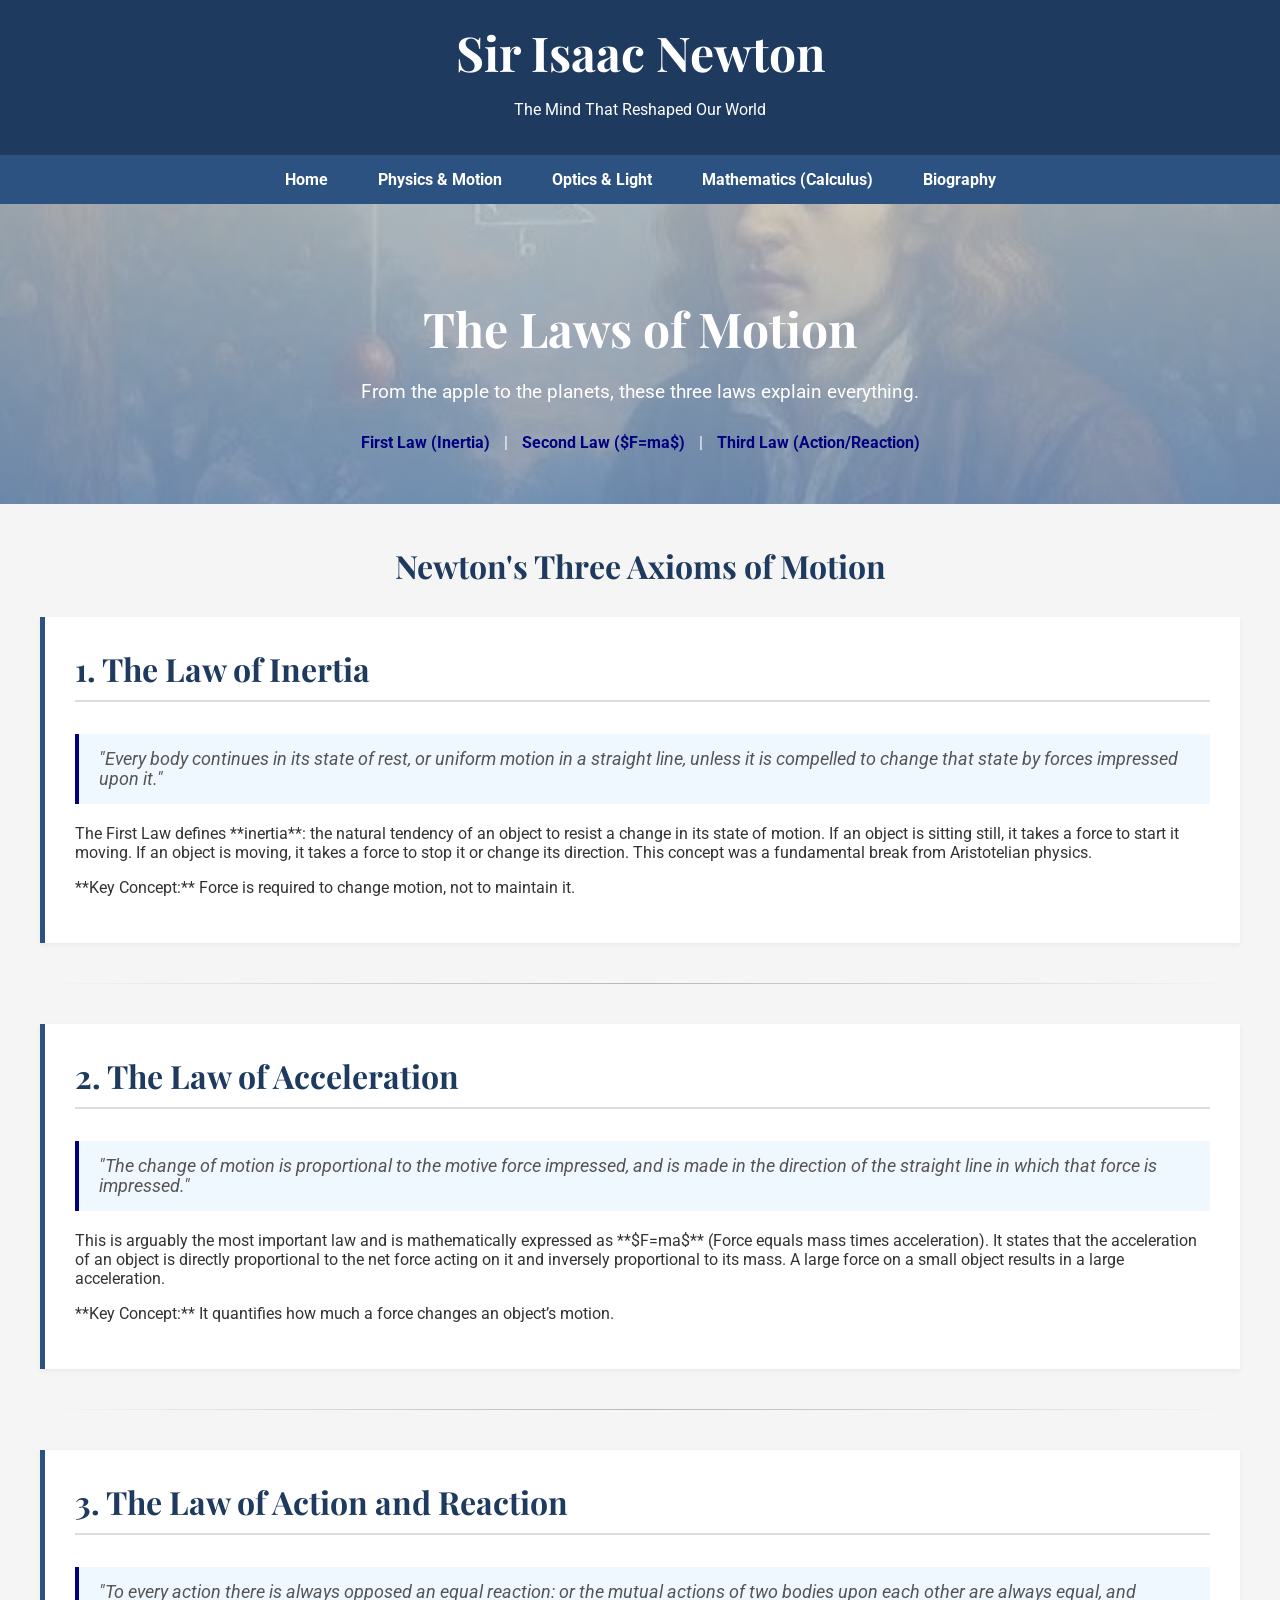
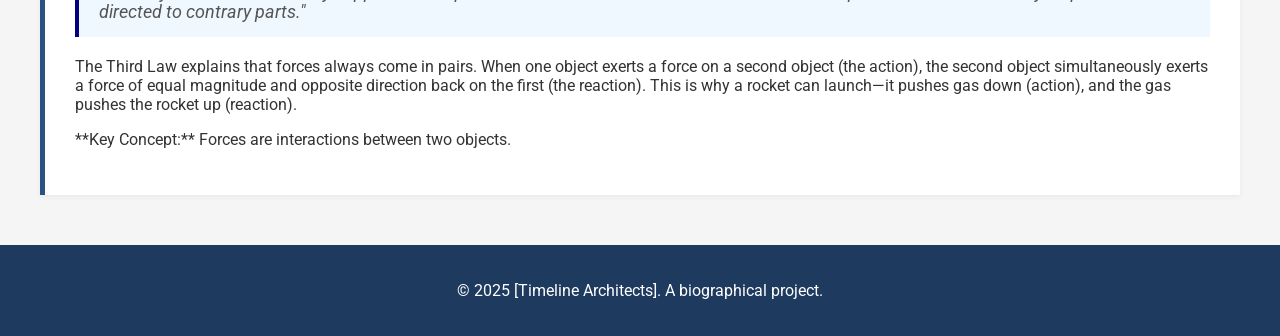
==== physics.html @ 219d8dc4 "Add files via upload" ====
<!DOCTYPE html>
<html lang="en">
<head>
    <meta charset="UTF-8">
    <meta name="viewport" content="width=device-width, initial-scale=1.0">
    <title>Physics & Motion - Sir Isaac Newton</title>
    <link href="https://fonts.googleapis.com/css2?family=Playfair+Display:wght@700&family=Roboto:wght@400;700&display=swap" rel="stylesheet">
    <link rel="stylesheet" href="style.css"> 
    <link rel="stylesheet" href="physics.css"> </head>
<body>

    <header>
        <h1>Sir Isaac Newton</h1>
        <p>The Mind That Reshaped Our World</p>
    </header>

    <nav>
        <ul>
            <li><a href="index.html">Home</a></li>
            <li><a href="physics.html">Physics & Motion</a></li>
            <li><a href="optics.html">Optics & Light</a></li>
            <li><a href="math.html">Mathematics (Calculus)</a></li>
            <li><a href="biography.html">Biography</a></li>
        </ul>
    </nav>

    <div class="physics-hero">
        <div class="hero-content">
            <h2>The Laws of Motion</h2>
            <p>From the apple to the planets, these three laws explain everything.</p>
            <div class="anchor-nav">
                <a href="#law1">First Law (Inertia)</a> | 
                <a href="#law2">Second Law ($F=ma$)</a> | 
                <a href="#law3">Third Law (Action/Reaction)</a>
            </div>
        </div>
    </div>

    <main class="container">
        <h2 class="section-title">Newton's Three Axioms of Motion</h2>

        <section id="law1" class="law-section">
            <h3>1. The Law of Inertia</h3>
            <blockquote class="law-quote">
                "Every body continues in its state of rest, or uniform motion in a straight line, unless it is compelled to change that state by forces impressed upon it."
            </blockquote>
            <p>
                The First Law defines **inertia**: the natural tendency of an object to resist a change in its state of motion. If an object is sitting still, it takes a force to start it moving. If an object is moving, it takes a force to stop it or change its direction. This concept was a fundamental break from Aristotelian physics.
            </p>
            <p>
                **Key Concept:** Force is required to change motion, not to maintain it.
            </p>
        </section>
        
        <hr> <section id="law2" class="law-section">
            <h3>2. The Law of Acceleration</h3>
            <blockquote class="law-quote">
                "The change of motion is proportional to the motive force impressed, and is made in the direction of the straight line in which that force is impressed."
            </blockquote>
            <p>
                This is arguably the most important law and is mathematically expressed as **$F=ma$** (Force equals mass times acceleration). It states that the acceleration of an object is directly proportional to the net force acting on it and inversely proportional to its mass. A large force on a small object results in a large acceleration.
            </p>
            <p>
                **Key Concept:** It quantifies how much a force changes an object’s motion.
            </p>
        </section>

        <hr>

        <section id="law3" class="law-section">
            <h3>3. The Law of Action and Reaction</h3>
            <blockquote class="law-quote">
                "To every action there is always opposed an equal reaction: or the mutual actions of two bodies upon each other are always equal, and directed to contrary parts."
            </blockquote>
            <p>
                The Third Law explains that forces always come in pairs. When one object exerts a force on a second object (the action), the second object simultaneously exerts a force of equal magnitude and opposite direction back on the first (the reaction). This is why a rocket can launch—it pushes gas down (action), and the gas pushes the rocket up (reaction).
            </p>
            <p>
                **Key Concept:** Forces are interactions between two objects.
            </p>
        </section>

    </main>

    <footer>
        <p>&copy; 2025 [Timeline Architects]. A biographical project.</p>
    </footer>

</body>
</html>
---- style.css ----
/* style.css - OUTSTANDING VERSION */

/* Variables for easy color changes */
:root {
    --primary-dark: #1e3a5f; /* Deep Scholarly Blue */
    --secondary-blue: #2c5282;
    --accent-orange: navy; /* Highlight Color */
    --light-bg: #f5f5f5;
    --text-color: #333;
}

body {
    font-family: 'Roboto', sans-serif; /* Modern, clean font */
    margin: 0;
    padding: 0;
    background-color: var(--light-bg);
    color: var(--text-color);
}

/* --- HEADER AND NAVIGATION --- */

header {
    background-color: var(--primary-dark);
    color: white;
    padding: 20px 0;
    text-align: center;
}

header h1 {
    font-family: 'Playfair Display', serif; /* Elegant heading font */
    margin: 0;
    font-size: 3em;
}

nav {
    background-color: var(--secondary-blue);
}

nav ul {
    list-style: none;
    padding: 0;
    margin: 0;
    display: flex;
    justify-content: center; /* Center the navigation links */
}

nav a {
    display: block;
    padding: 15px 25px;
    color: white;
    text-decoration: none;
    font-weight: 700;
    transition: background-color 0.3s;
}

nav a:hover {
    background-color: var(--accent-orange);
}

/* --- HERO SECTION STYLING --- */

.hero-section {
    background: linear-gradient(rgba(0, 0, 0, 0.5), rgba(0, 0, 0, 0.5)), url('IsaacNewton-OrchidsInternational.webp') no-repeat center center;
    /* 🚨 IMPORTANT: Replace 'newton_bg.jpg' with a large, high-resolution image of Newton 
    or a galaxy/study/apple tree image. It must be in the same folder!
    */
    background-size: cover;
    height: 400px; /* Set a fixed height */
    display: flex;
    align-items: center;
    justify-content: center;
    color: white;
    text-align: center;
    padding: 0 20px;
}

.hero-content h2 {
    font-family: 'Playfair Display', serif;
    font-size: 2.5em;
    max-width: 800px;
    margin-bottom: 10px;
}

.hero-content p {
    font-size: 1.2em;
    margin-bottom: 30px;
}

.cta-button {
    background-color: var(--accent-orange);
    color: white;
    padding: 12px 30px;
    text-decoration: none;
    font-weight: 700;
    border-radius: 5px;
    transition: background-color 0.3s;
}

.cta-button:hover {
    background-color: #d86910; /* Darker orange on hover */
}

/* --- MAIN CONTENT AND CARD GRID --- */

.container {
    max-width: 1200px;
    margin: 40px auto;
    padding: 0 20px;
}

.section-title {
    font-family: 'Playfair Display', serif;
    text-align: center;
    font-size: 2em;
    margin-bottom: 30px;
    color: var(--primary-dark);
}

.contribution-grid {
    display: grid;
    /* A responsive grid: 4 columns on large screens, 2 on medium, 1 on small */
    grid-template-columns: repeat(auto-fit, minmax(250px, 1fr));
    gap: 30px;
}

.card {
    background-color: white;
    padding: 25px;
    border-radius: 8px;
    box-shadow: 0 4px 12px rgba(0, 0, 0, 0.1);
    text-align: center;
    transition: transform 0.3s, box-shadow 0.3s;
}

.card:hover {
    transform: translateY(-5px); /* Lift effect on hover */
    box-shadow: 0 8px 20px rgba(0, 0, 0, 0.15);
}

.card h3 {
    color: var(--secondary-blue);
    font-family: 'Playfair Display', serif;
    font-size: 1.5em;
    margin-top: 0;
}

.card a {
    display: inline-block;
    margin-top: 15px;
    color: var(--accent-orange);
    text-decoration: none;
    font-weight: 700;
    border-bottom: 2px solid transparent;
    transition: border-bottom 0.3s;
}

.card a:hover {
    border-bottom: 2px solid var(--accent-orange);
}

/* --- FOOTER --- */
footer {
    text-align: center;
    padding: 20px;
    background-color: var(--primary-dark);
    color: white;
    margin-top: 50px;
}
---- physics.css ----
/* physics.css */

/* --- PHYSICS HERO SECTION --- */

.physics-hero {
    /* Use a background image specific to physics/gravity */
    background: linear-gradient(rgba(208, 223, 242, 0.7), rgba(141, 183, 239, 0.7)), url('Isaac Newton_ El genio solitario que descifró el universo.jpg') no-repeat center center;
    /* 🚨 ACTION: Replace 'apple.jpg' with a high-res image of an apple falling or a galaxy/planetary motion diagram */
    background-size: cover;
    height: 300px; /* Slightly shorter than the homepage hero */
    display: flex;
    align-items: center;
    justify-content: center;
    color: white;
    text-align: center;
    padding: 0 20px;
}

.physics-hero h2 {
    font-size: 3em;
    margin-bottom: 10px;
    font-family: 'Playfair Display', serif;
}

.anchor-nav a {
    color: var(--accent-orange); /* Uses the accent color from style.css */
    text-decoration: none;
    font-weight: bold;
    margin: 0 10px;
    transition: color 0.3s;
}

.anchor-nav a:hover {
    color: white;
    text-decoration: underline;
}

/* --- LAW SECTION STYLING --- */

.law-section {
    padding: 30px;
    margin-bottom: 30px;
    border-left: 5px solid var(--secondary-blue); /* A prominent border for distinction */
    background-color: white;
    box-shadow: 0 2px 5px rgba(0, 0, 0, 0.05);
}

.law-section h3 {
    color: var(--primary-dark);
    font-family: 'Playfair Display', serif;
    font-size: 2em;
    margin-top: 0;
    border-bottom: 2px solid #ddd;
    padding-bottom: 10px;
}

/* Blockquote for the direct Law quote */
.law-quote {
    background-color: #f0f8ff; /* Very light blue background */
    border-left: 4px solid var(--accent-orange);
    padding: 15px 20px;
    margin: 20px 0;
    font-style: italic;
    font-size: 1.1em;
    color: #555;
}

/* Horizontal rule separator */
hr {
    border: 0;
    height: 1px;
    background-image: linear-gradient(to right, rgba(0, 0, 0, 0), rgba(0, 0, 0, 0.25), rgba(0, 0, 0, 0));
    margin: 40px 0;
}
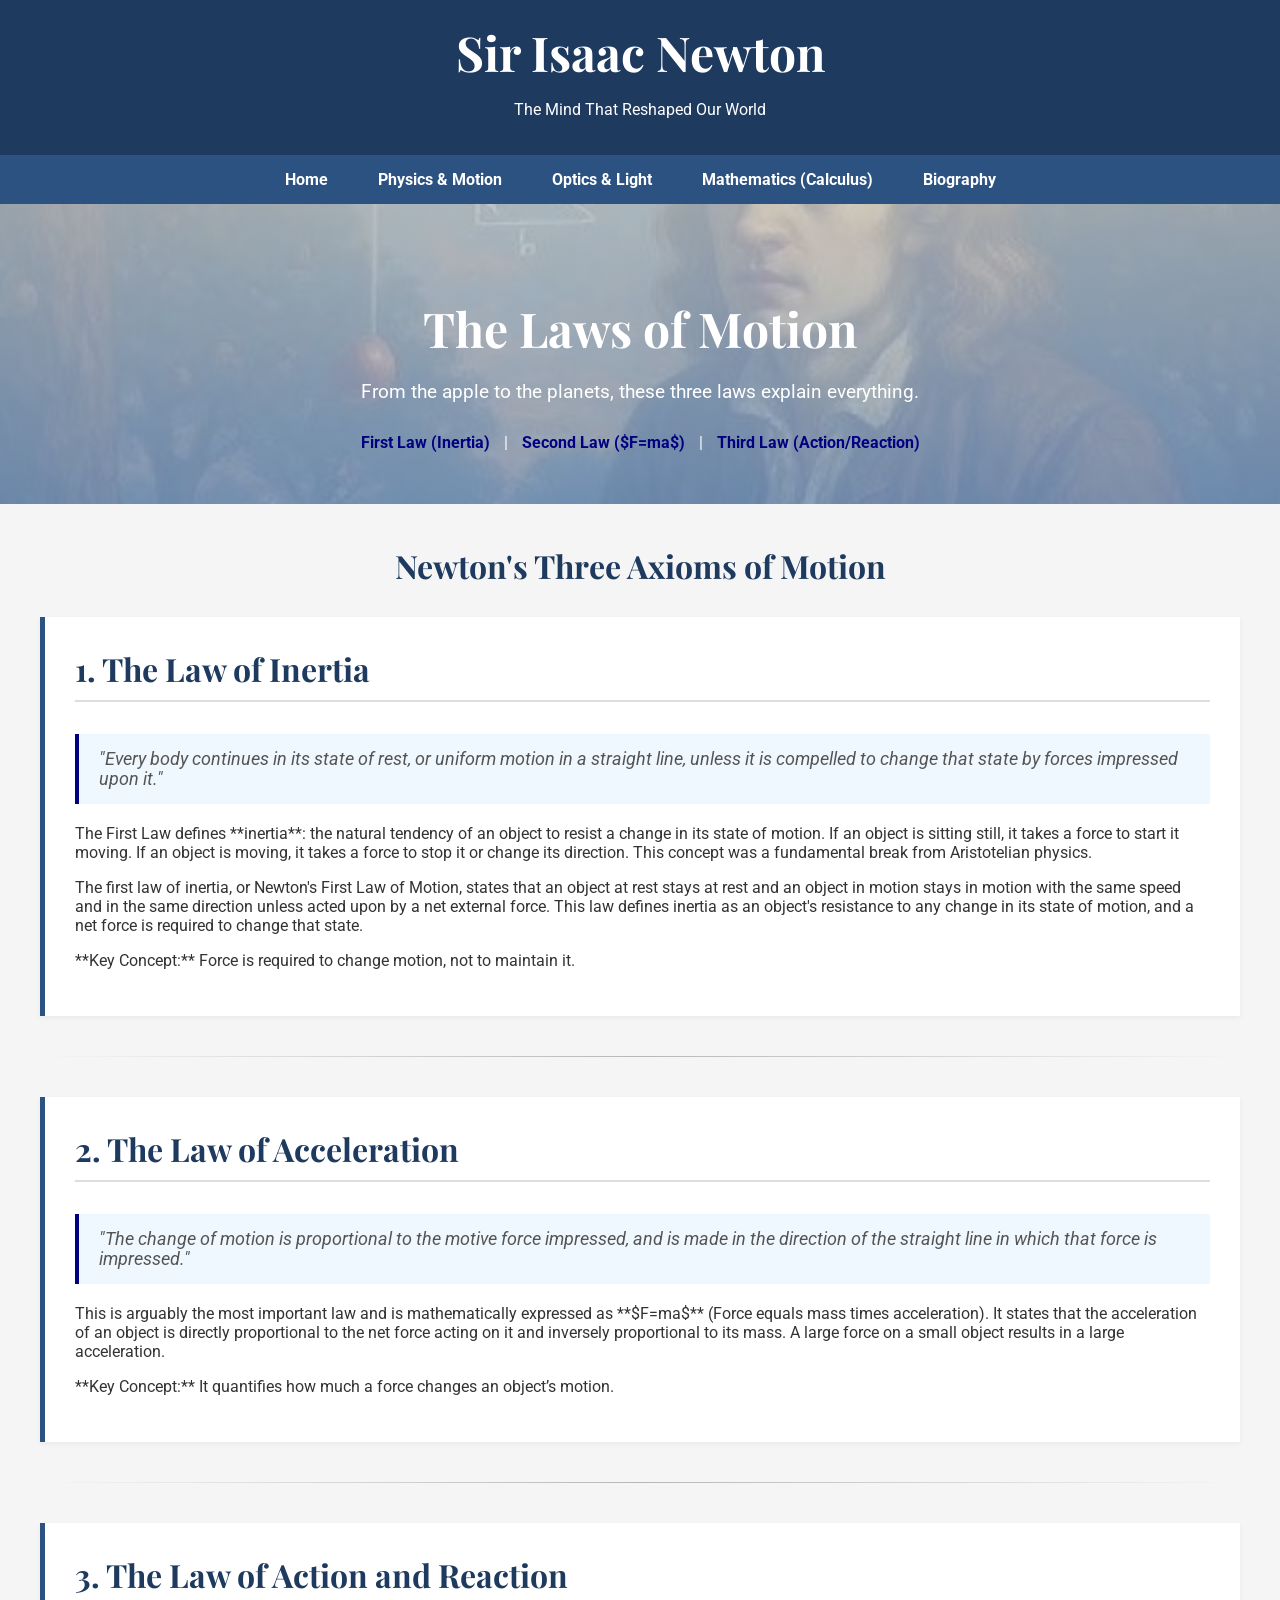
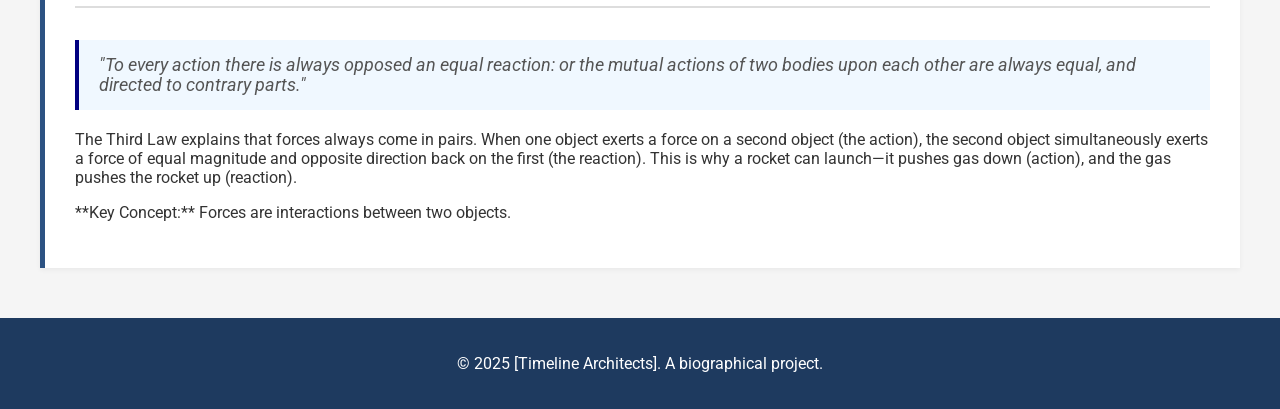
==== commit 2a9cbc0c: "Revise Newton's First Law explanation Updated the content of Newton's First Law of Motion to clarify" ====
--- a/physics.html
+++ b/physics.html
@@ -48,6 +48,9 @@
                 The First Law defines **inertia**: the natural tendency of an object to resist a change in its state of motion. If an object is sitting still, it takes a force to start it moving. If an object is moving, it takes a force to stop it or change its direction. This concept was a fundamental break from Aristotelian physics.
             </p>
             <p>
+                The first law of inertia, or Newton's First Law of Motion, states that an object at rest stays at rest and an object in motion stays in motion with the same speed and in the same direction unless acted upon by a net external force. This law defines inertia as an object's resistance to any change in its state of motion, and a net force is required to change that state.
+            </p>
+            <p>
                 **Key Concept:** Force is required to change motion, not to maintain it.
             </p>
         </section>
@@ -87,4 +90,5 @@
     </footer>
 
 </body>
-</html>+
+</html>
